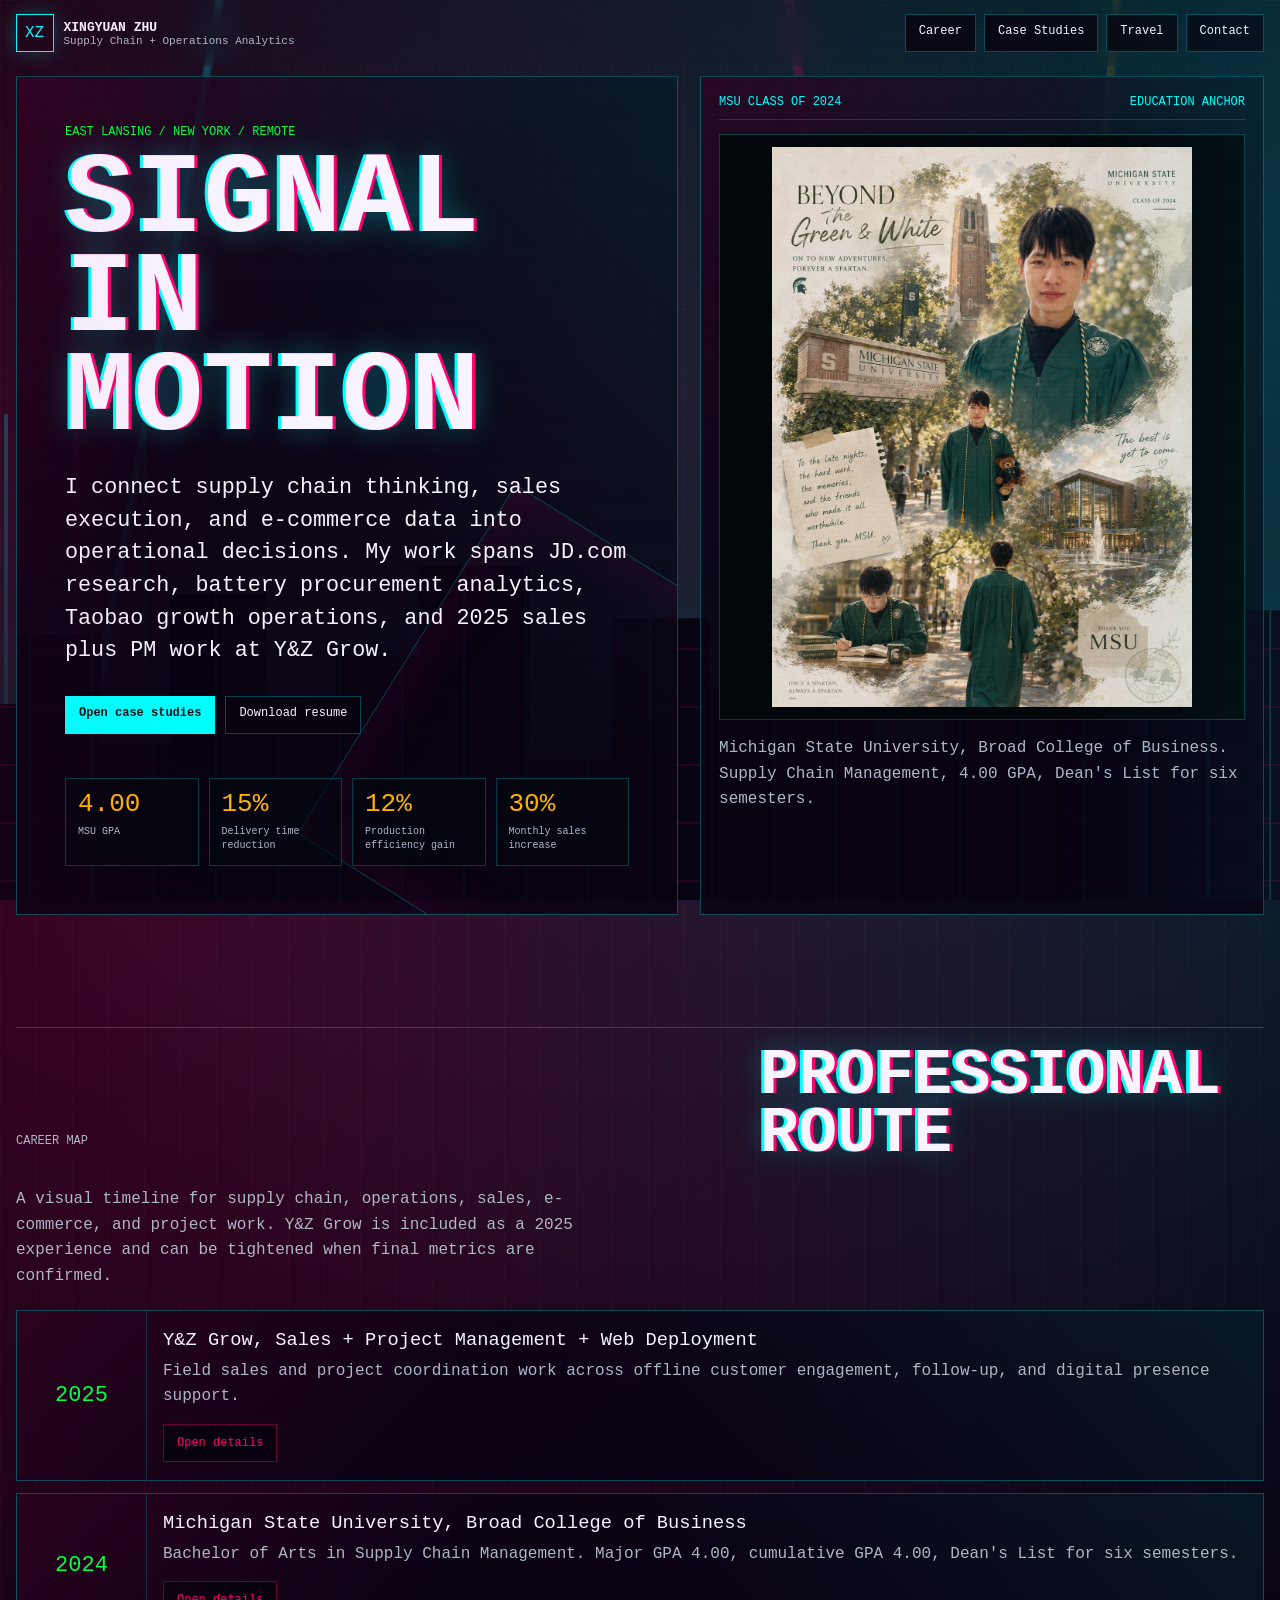
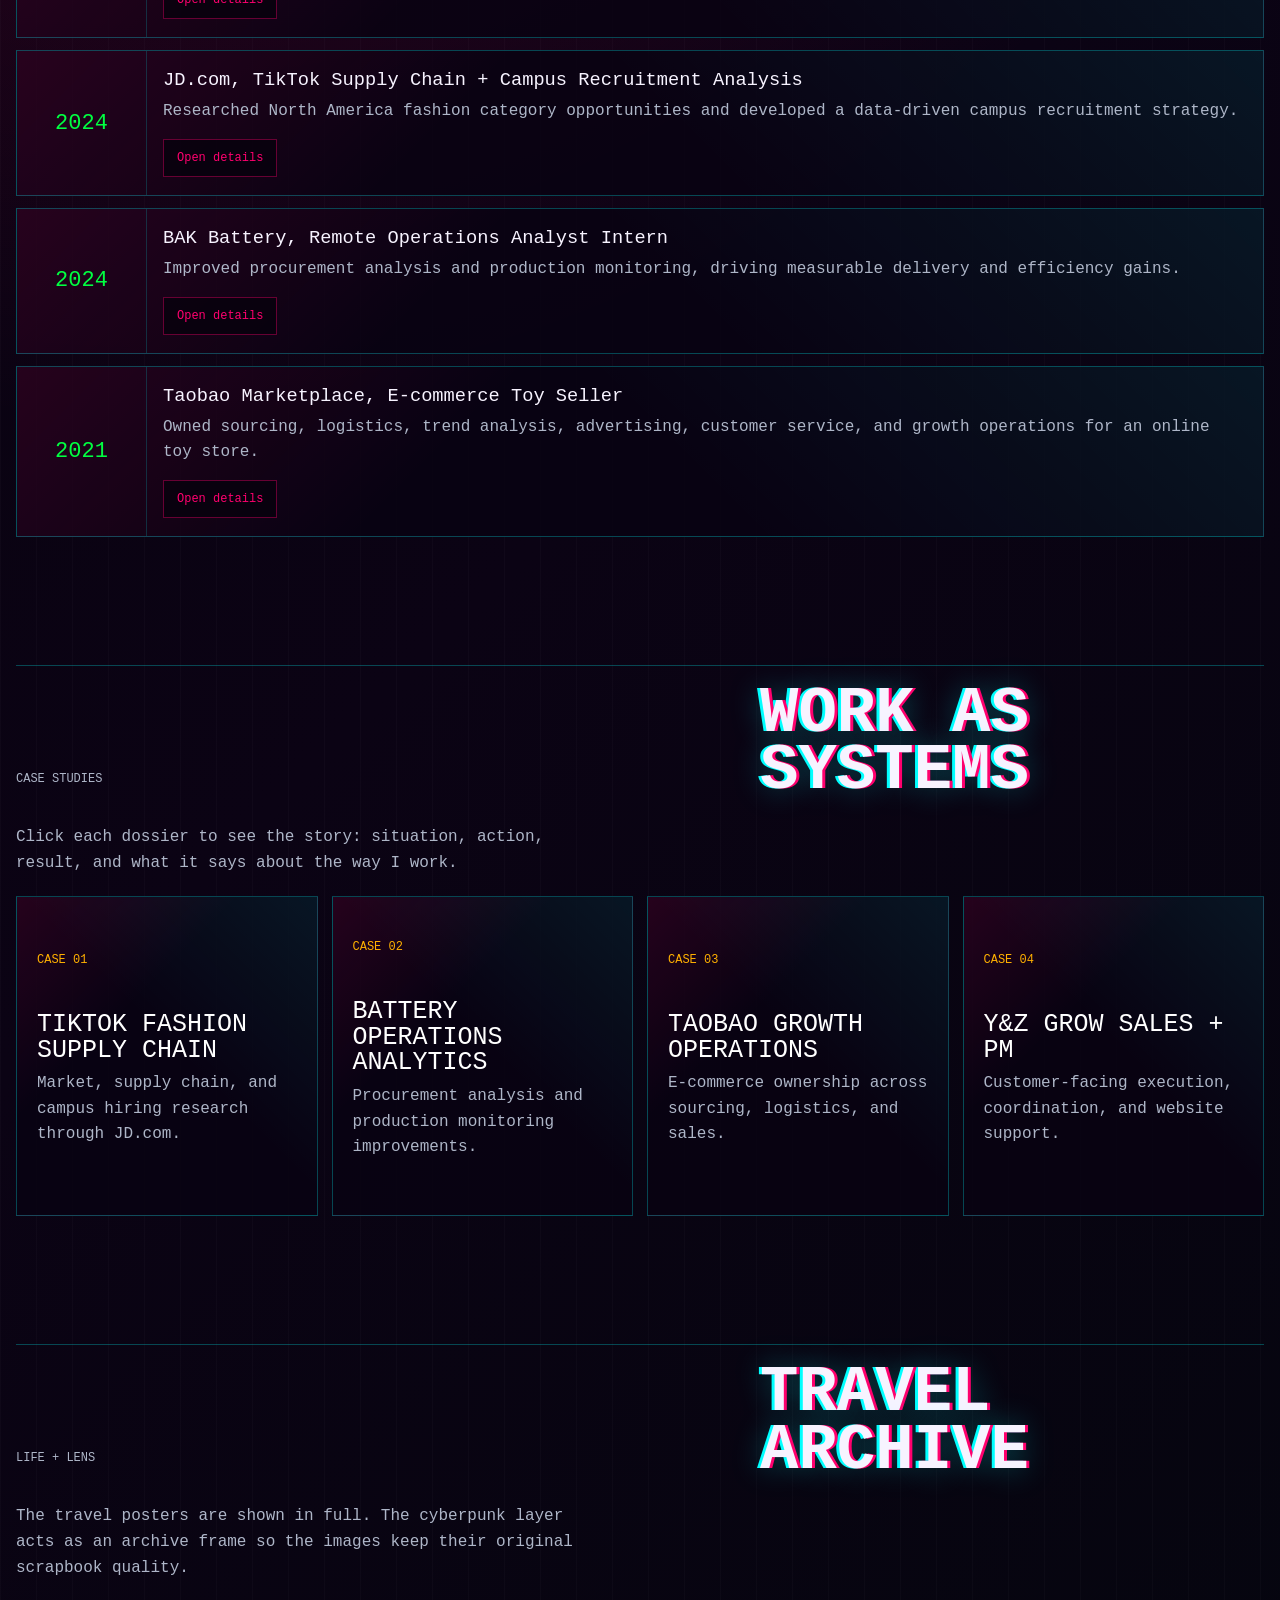
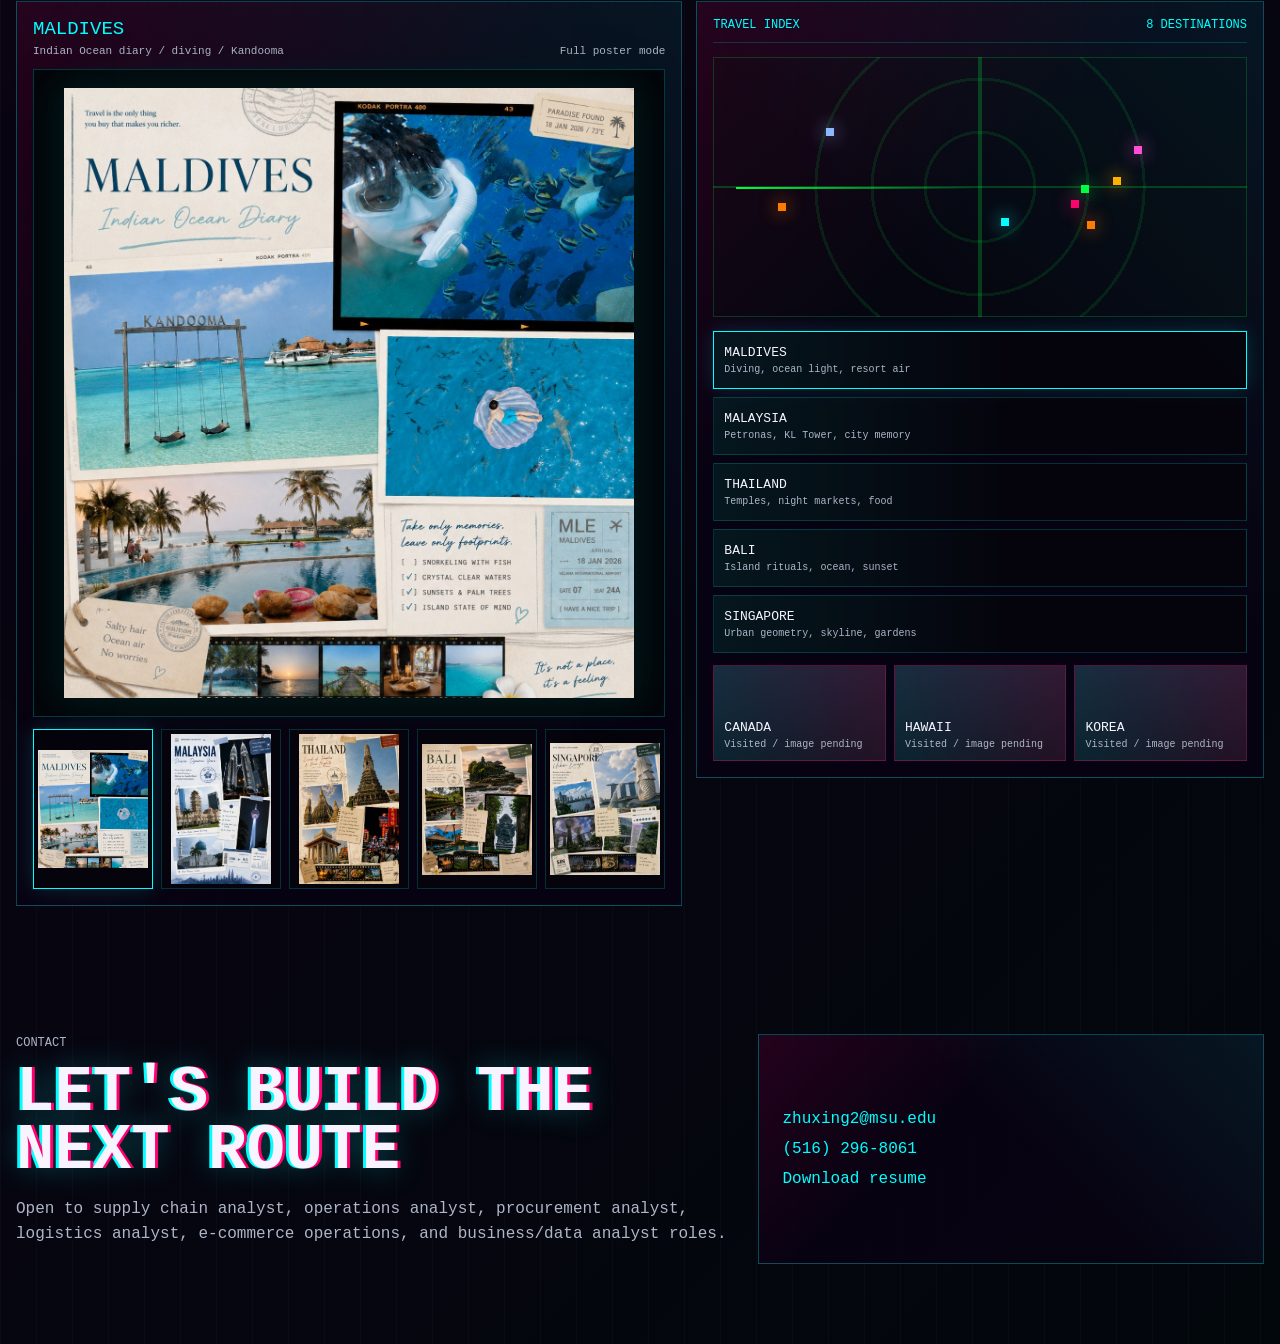
==== index.html @ ea0dd492 "feat: build Xingyuan cyberpunk portfolio" ====
<!doctype html>
<html lang="en">
  <head>
    <meta charset="UTF-8" />
    <meta name="viewport" content="width=device-width, initial-scale=1.0" />
    <meta
      name="description"
      content="Xingyuan Zhu portfolio: supply chain management, operations analytics, e-commerce, travel photography, and personal work."
    />
    <title>Xingyuan Zhu | Supply Chain + Operations Analytics</title>
    <link rel="icon" href="./favicon.svg" type="image/svg+xml" />
    <link rel="stylesheet" href="./styles.css" />
  </head>
  <body>
    <div class="backdrop" aria-hidden="true">
      <div class="neon-rain"></div>
      <div class="skyline"></div>
      <div class="horizon"></div>
    </div>

    <header class="topbar">
      <a class="brand" href="#home" aria-label="Xingyuan Zhu home">
        <span class="brand-mark">XZ</span>
        <span>
          <strong>Xingyuan Zhu</strong>
          <small>Supply Chain + Operations Analytics</small>
        </span>
      </a>
      <nav class="nav" aria-label="Primary navigation">
        <a href="#career">Career</a>
        <a href="#cases">Case Studies</a>
        <a href="#travel">Travel</a>
        <a href="#contact">Contact</a>
      </nav>
    </header>

    <main>
      <section id="home" class="hero">
        <div class="hero-copy">
          <p class="eyebrow">East Lansing / New York / Remote</p>
          <h1>Signal in Motion</h1>
          <p class="lead">
            I connect supply chain thinking, sales execution, and e-commerce
            data into operational decisions. My work spans JD.com research,
            battery procurement analytics, Taobao growth operations, and 2025
            sales plus PM work at Y&amp;Z Grow.
          </p>
          <div class="hero-actions">
            <a class="button primary" href="#cases">Open case studies</a>
            <a class="button" href="./assets/resume/xingyuan-zhu-resume.docx">Download resume</a>
          </div>
          <dl class="metrics" aria-label="Resume highlights">
            <div>
              <dt>4.00</dt>
              <dd>MSU GPA</dd>
            </div>
            <div>
              <dt>15%</dt>
              <dd>Delivery time reduction</dd>
            </div>
            <div>
              <dt>12%</dt>
              <dd>Production efficiency gain</dd>
            </div>
            <div>
              <dt>30%</dt>
              <dd>Monthly sales increase</dd>
            </div>
          </dl>
        </div>

        <aside class="hero-visual" aria-label="MSU graduation visual">
          <div class="panel-label">
            <span>MSU Class of 2024</span>
            <span>Education anchor</span>
          </div>
          <div class="image-stage">
            <img
              src="./assets/personal/msu-graduation.jpg"
              alt="Xingyuan Zhu Michigan State University graduation collage"
            />
          </div>
          <p>
            Michigan State University, Broad College of Business. Supply Chain
            Management, 4.00 GPA, Dean's List for six semesters.
          </p>
        </aside>
      </section>

      <section id="career" class="section">
        <div class="section-head">
          <p class="eyebrow">Career map</p>
          <h2>Professional Route</h2>
          <p>
            A visual timeline for supply chain, operations, sales, e-commerce,
            and project work. Y&amp;Z Grow is included as a 2025 experience and can
            be tightened when final metrics are confirmed.
          </p>
        </div>

        <div class="timeline">
          <article class="timeline-item">
            <span class="year">2025</span>
            <div>
              <h3>Y&amp;Z Grow, Sales + Project Management + Web Deployment</h3>
              <p>
                Field sales and project coordination work across offline customer
                engagement, follow-up, and digital presence support.
              </p>
              <button class="text-button" data-case="yz">Open details</button>
            </div>
          </article>
          <article class="timeline-item">
            <span class="year">2024</span>
            <div>
              <h3>Michigan State University, Broad College of Business</h3>
              <p>
                Bachelor of Arts in Supply Chain Management. Major GPA 4.00,
                cumulative GPA 4.00, Dean's List for six semesters.
              </p>
              <button class="text-button" data-case="msu">Open details</button>
            </div>
          </article>
          <article class="timeline-item">
            <span class="year">2024</span>
            <div>
              <h3>JD.com, TikTok Supply Chain + Campus Recruitment Analysis</h3>
              <p>
                Researched North America fashion category opportunities and
                developed a data-driven campus recruitment strategy.
              </p>
              <button class="text-button" data-case="jd">Open details</button>
            </div>
          </article>
          <article class="timeline-item">
            <span class="year">2024</span>
            <div>
              <h3>BAK Battery, Remote Operations Analyst Intern</h3>
              <p>
                Improved procurement analysis and production monitoring, driving
                measurable delivery and efficiency gains.
              </p>
              <button class="text-button" data-case="bak">Open details</button>
            </div>
          </article>
          <article class="timeline-item">
            <span class="year">2021</span>
            <div>
              <h3>Taobao Marketplace, E-commerce Toy Seller</h3>
              <p>
                Owned sourcing, logistics, trend analysis, advertising, customer
                service, and growth operations for an online toy store.
              </p>
              <button class="text-button" data-case="taobao">Open details</button>
            </div>
          </article>
        </div>
      </section>

      <section id="cases" class="section">
        <div class="section-head">
          <p class="eyebrow">Case studies</p>
          <h2>Work as Systems</h2>
          <p>
            Click each dossier to see the story: situation, action, result, and
            what it says about the way I work.
          </p>
        </div>
        <div class="case-grid">
          <button class="case-card" data-case="jd">
            <span>CASE 01</span>
            <h3>TikTok Fashion Supply Chain</h3>
            <p>Market, supply chain, and campus hiring research through JD.com.</p>
          </button>
          <button class="case-card" data-case="bak">
            <span>CASE 02</span>
            <h3>Battery Operations Analytics</h3>
            <p>Procurement analysis and production monitoring improvements.</p>
          </button>
          <button class="case-card" data-case="taobao">
            <span>CASE 03</span>
            <h3>Taobao Growth Operations</h3>
            <p>E-commerce ownership across sourcing, logistics, and sales.</p>
          </button>
          <button class="case-card" data-case="yz">
            <span>CASE 04</span>
            <h3>Y&amp;Z Grow Sales + PM</h3>
            <p>Customer-facing execution, coordination, and website support.</p>
          </button>
        </div>
      </section>

      <section id="travel" class="section">
        <div class="section-head">
          <p class="eyebrow">Life + lens</p>
          <h2>Travel Archive</h2>
          <p>
            The travel posters are shown in full. The cyberpunk layer acts as an
            archive frame so the images keep their original scrapbook quality.
          </p>
        </div>

        <div class="travel-layout">
          <div class="album-viewer">
            <div class="viewer-head">
              <div>
                <h3 id="album-title">Maldives</h3>
                <p id="album-meta">Indian Ocean diary / diving / Kandooma</p>
              </div>
              <span>Full poster mode</span>
            </div>
            <div class="poster-stage">
              <img
                id="album-image"
                src="./assets/travel/maldives.jpg"
                alt="Maldives travel album poster"
              />
            </div>
            <div class="album-thumbs" aria-label="Travel album thumbnails">
              <button class="active" data-album="maldives">
                <img src="./assets/travel/maldives.jpg" alt="Maldives thumbnail" />
              </button>
              <button data-album="malaysia">
                <img src="./assets/travel/malaysia.jpg" alt="Malaysia thumbnail" />
              </button>
              <button data-album="thailand">
                <img src="./assets/travel/thailand.jpg" alt="Thailand thumbnail" />
              </button>
              <button data-album="bali">
                <img src="./assets/travel/bali.jpg" alt="Bali thumbnail" />
              </button>
              <button data-album="singapore">
                <img src="./assets/travel/singapore.jpg" alt="Singapore thumbnail" />
              </button>
            </div>
          </div>

          <aside class="travel-index">
            <div class="panel-label">
              <span>Travel Index</span>
              <span>8 destinations</span>
            </div>
            <div class="radar" aria-hidden="true">
              <i class="pin maldives"></i>
              <i class="pin thailand"></i>
              <i class="pin singapore"></i>
              <i class="pin malaysia"></i>
              <i class="pin bali"></i>
              <i class="pin canada"></i>
              <i class="pin hawaii"></i>
              <i class="pin korea"></i>
            </div>
            <div class="destination-list">
              <button class="active" data-album="maldives">
                <b>Maldives</b><span>Diving, ocean light, resort air</span>
              </button>
              <button data-album="malaysia">
                <b>Malaysia</b><span>Petronas, KL Tower, city memory</span>
              </button>
              <button data-album="thailand">
                <b>Thailand</b><span>Temples, night markets, food</span>
              </button>
              <button data-album="bali">
                <b>Bali</b><span>Island rituals, ocean, sunset</span>
              </button>
              <button data-album="singapore">
                <b>Singapore</b><span>Urban geometry, skyline, gardens</span>
              </button>
            </div>
            <div class="pending-routes">
              <div><b>Canada</b><span>Visited / image pending</span></div>
              <div><b>Hawaii</b><span>Visited / image pending</span></div>
              <div><b>Korea</b><span>Visited / image pending</span></div>
            </div>
          </aside>
        </div>
      </section>

      <section id="contact" class="section contact-section">
        <div>
          <p class="eyebrow">Contact</p>
          <h2>Let's Build the Next Route</h2>
          <p>
            Open to supply chain analyst, operations analyst, procurement
            analyst, logistics analyst, e-commerce operations, and business/data
            analyst roles.
          </p>
        </div>
        <div class="contact-card">
          <a href="mailto:zhuxing2@msu.edu">zhuxing2@msu.edu</a>
          <a href="tel:+15162968061">(516) 296-8061</a>
          <a href="./assets/resume/xingyuan-zhu-resume.docx">Download resume</a>
        </div>
      </section>
    </main>

    <dialog id="case-dialog">
      <div class="dialog-head">
        <h3 id="case-title"></h3>
        <button id="close-dialog" aria-label="Close case details">Close</button>
      </div>
      <div class="dialog-body">
        <p id="case-summary"></p>
        <ul id="case-points"></ul>
      </div>
    </dialog>

    <script src="./script.js"></script>
  </body>
</html>
---- styles.css ----
:root {
  color-scheme: dark;
  --void: #07020d;
  --panel: #12051d;
  --panel-strong: #05030b;
  --text: #f7f3ff;
  --soft: #aeb6c8;
  --cyan: #00ffff;
  --magenta: #ff006e;
  --green: #00ff41;
  --amber: #ffb000;
  --line: rgba(0, 255, 255, .27);
  --line-hot: rgba(255, 0, 110, .38);
}

* {
  box-sizing: border-box;
}

html {
  scroll-behavior: smooth;
}

body {
  margin: 0;
  min-height: 100vh;
  background:
    linear-gradient(rgba(255,255,255,.025) 1px, transparent 1px),
    linear-gradient(90deg, rgba(255,255,255,.018) 1px, transparent 1px),
    radial-gradient(circle at 12% 18%, rgba(255,0,110,.22), transparent 31%),
    radial-gradient(circle at 86% 8%, rgba(0,255,255,.18), transparent 29%),
    linear-gradient(135deg, #07020d 0%, #0b0314 46%, #02070c 100%);
  background-size: 100% 100%, 36px 36px, auto, auto, auto;
  color: var(--text);
  font-family: "Space Mono", "IBM Plex Mono", Consolas, monospace;
  letter-spacing: 0;
  overflow-x: hidden;
}

body::before {
  content: "";
  position: fixed;
  inset: 0;
  z-index: 20;
  pointer-events: none;
  background: repeating-linear-gradient(0deg, rgba(255,255,255,.038) 0 1px, transparent 1px 5px);
  mix-blend-mode: overlay;
}

body::after {
  content: "";
  position: fixed;
  inset: 0;
  z-index: 21;
  pointer-events: none;
  background: linear-gradient(90deg, rgba(255,0,110,.04), transparent 18%, transparent 82%, rgba(0,255,255,.05));
}

a {
  color: inherit;
  text-decoration: none;
}

button {
  font: inherit;
}

.backdrop {
  position: fixed;
  inset: 0;
  z-index: -3;
  overflow: hidden;
  pointer-events: none;
}

.skyline {
  position: absolute;
  inset: auto -4vw 0;
  height: 54vh;
  background:
    linear-gradient(to top, rgba(7,2,13,.92), rgba(7,2,13,.24) 68%, transparent),
    linear-gradient(90deg, transparent 0 4%, rgba(0,255,255,.22) 4% 4.3%, transparent 4.3% 9%, rgba(255,0,110,.18) 9% 9.4%, transparent 9.4% 14%, rgba(0,255,65,.12) 14% 14.3%, transparent 14.3% 100%);
  filter: drop-shadow(0 0 30px rgba(0,255,255,.2));
}

.skyline::before,
.skyline::after {
  content: "";
  position: absolute;
  inset: 16% 0 0;
  clip-path: polygon(0 100%, 0 52%, 5% 52%, 5% 35%, 11% 35%, 11% 62%, 16% 62%, 16% 25%, 23% 25%, 23% 58%, 28% 58%, 28% 40%, 34% 40%, 34% 18%, 42% 18%, 42% 66%, 48% 66%, 48% 31%, 55% 31%, 55% 48%, 60% 48%, 60% 22%, 67% 22%, 67% 61%, 72% 61%, 72% 36%, 78% 36%, 78% 15%, 86% 15%, 86% 56%, 92% 56%, 92% 29%, 100% 29%, 100% 100%);
}

.skyline::before {
  background: #090412;
  border-top: 1px solid rgba(0,255,255,.22);
}

.skyline::after {
  background:
    repeating-linear-gradient(90deg, transparent 0 18px, rgba(0,255,255,.34) 18px 20px, transparent 20px 62px),
    repeating-linear-gradient(0deg, transparent 0 18px, rgba(255,0,110,.26) 18px 20px, transparent 20px 58px);
  opacity: .48;
  animation: windowPulse 4s ease-in-out infinite alternate;
}

.horizon {
  position: absolute;
  left: 50%;
  bottom: -18vh;
  width: 130vw;
  height: 52vh;
  transform: translateX(-50%) perspective(520px) rotateX(64deg);
  transform-origin: center bottom;
  background:
    linear-gradient(rgba(0,255,255,.28) 1px, transparent 1px),
    linear-gradient(90deg, rgba(255,0,110,.28) 1px, transparent 1px);
  background-size: 44px 44px;
  mask-image: linear-gradient(to top, black, transparent 78%);
  opacity: .44;
  animation: gridDrift 9s linear infinite;
}

.neon-rain {
  position: absolute;
  inset: -12vh 0 0;
  background:
    linear-gradient(100deg, transparent 0 16%, rgba(0,255,255,.22) 16.2% 16.5%, transparent 16.8% 100%),
    linear-gradient(82deg, transparent 0 64%, rgba(255,0,110,.2) 64.1% 64.5%, transparent 64.9% 100%),
    linear-gradient(95deg, transparent 0 82%, rgba(255,176,0,.15) 82.1% 82.4%, transparent 82.8% 100%);
  animation: rainShift 7s ease-in-out infinite alternate;
}

.topbar {
  position: sticky;
  top: 0;
  z-index: 10;
  width: min(1320px, calc(100vw - 32px));
  margin: 0 auto;
  padding: 14px 0;
  display: grid;
  grid-template-columns: minmax(0, 1fr) auto;
  gap: 16px;
  align-items: center;
  backdrop-filter: blur(16px);
}

.brand {
  display: flex;
  align-items: center;
  gap: 10px;
  min-width: 0;
}

.brand-mark {
  width: 38px;
  height: 38px;
  border: 1px solid var(--cyan);
  display: grid;
  place-items: center;
  color: var(--cyan);
  box-shadow: 0 0 22px rgba(0,255,255,.25);
  flex: 0 0 auto;
}

.brand strong,
.brand small {
  display: block;
}

.brand strong {
  text-transform: uppercase;
  font-size: 13px;
}

.brand small {
  color: var(--soft);
  font-size: 11px;
  white-space: nowrap;
  overflow: hidden;
  text-overflow: ellipsis;
}

.nav {
  display: flex;
  gap: 8px;
  flex-wrap: wrap;
  justify-content: flex-end;
}

.nav a,
.button,
.text-button {
  border: 1px solid var(--line);
  background: rgba(7, 2, 13, .78);
  color: var(--text);
  min-height: 38px;
  padding: 9px 13px;
  font-size: 12px;
  cursor: pointer;
}

.nav a:hover,
.button:hover,
.text-button:hover {
  border-color: var(--cyan);
  color: var(--cyan);
  box-shadow: 0 0 20px rgba(0,255,255,.16);
}

.button.primary {
  background: var(--cyan);
  color: #061017;
  border-color: var(--cyan);
  font-weight: 700;
}

main {
  width: min(1320px, calc(100vw - 32px));
  margin: 0 auto;
}

.hero {
  min-height: calc(100vh - 74px);
  display: grid;
  grid-template-columns: minmax(0, 1.08fr) minmax(340px, .92fr);
  gap: 22px;
  align-items: stretch;
  padding: 10px 0 48px;
}

.hero-copy,
.hero-visual,
.travel-index,
.album-viewer,
.contact-card,
.timeline-item,
.case-card {
  border: 1px solid var(--line);
  background:
    linear-gradient(135deg, rgba(255,0,110,.12), transparent 36%),
    linear-gradient(45deg, transparent 52%, rgba(0,255,255,.08)),
    rgba(9, 3, 18, .84);
}

.hero-copy {
  padding: clamp(24px, 4vw, 48px);
  min-height: 680px;
  position: relative;
  overflow: hidden;
}

.hero-copy::after {
  content: "";
  position: absolute;
  right: -110px;
  bottom: -60px;
  width: 410px;
  height: 410px;
  border: 1px solid rgba(0,255,255,.22);
  transform: rotate(32deg);
  box-shadow: inset 0 0 70px rgba(255,0,110,.12);
}

.eyebrow {
  color: var(--green);
  font-size: 12px;
  text-transform: uppercase;
  margin: 0 0 12px;
}

h1,
h2 {
  margin: 0;
  text-transform: uppercase;
  text-shadow: 3px 0 var(--magenta), -3px 0 var(--cyan), 0 0 30px rgba(0,255,255,.34);
}

h1 {
  font-size: clamp(56px, 9vw, 124px);
  line-height: .86;
  max-width: 8ch;
}

h2 {
  font-size: clamp(36px, 5vw, 76px);
  line-height: .9;
}

.lead {
  color: var(--text);
  font-size: clamp(17px, 1.7vw, 22px);
  line-height: 1.5;
  max-width: 58ch;
  margin: 24px 0 0;
  position: relative;
  z-index: 1;
}

.hero-actions {
  display: flex;
  flex-wrap: wrap;
  gap: 10px;
  margin-top: 28px;
  position: relative;
  z-index: 1;
}

.metrics {
  display: grid;
  grid-template-columns: repeat(4, minmax(0, 1fr));
  gap: 10px;
  margin: 44px 0 0;
  max-width: 760px;
  position: relative;
  z-index: 1;
}

.metrics div {
  border: 1px solid rgba(0,255,255,.22);
  padding: 12px;
  background: rgba(2, 8, 14, .62);
  min-height: 88px;
}

.metrics dt {
  color: var(--amber);
  font-size: 26px;
  line-height: 1;
}

.metrics dd {
  margin: 8px 0 0;
  color: var(--soft);
  font-size: 10px;
  line-height: 1.35;
}

.hero-visual {
  padding: 18px;
}

.panel-label {
  display: flex;
  justify-content: space-between;
  gap: 12px;
  border-bottom: 1px solid rgba(0,255,255,.18);
  padding-bottom: 10px;
  margin-bottom: 14px;
  color: var(--cyan);
  font-size: 12px;
  text-transform: uppercase;
}

.image-stage,
.poster-stage {
  border: 1px solid rgba(0,255,255,.22);
  background: radial-gradient(circle at 50% 50%, rgba(0,255,255,.09), transparent 54%), #03060a;
  display: flex;
  align-items: center;
  justify-content: center;
  position: relative;
}

.image-stage {
  min-height: 460px;
  padding: 12px;
}

.image-stage img {
  max-width: 100%;
  max-height: 560px;
  object-fit: contain;
  display: block;
}

.hero-visual p,
.section-head p,
.timeline-item p,
.case-card p,
.contact-section p {
  color: var(--soft);
  line-height: 1.6;
}

.section {
  padding: 64px 0;
}

.section-head {
  display: grid;
  grid-template-columns: minmax(0, 1fr) minmax(320px, .7fr);
  gap: 24px;
  align-items: end;
  border-top: 1px solid var(--line);
  padding-top: 20px;
  margin-bottom: 20px;
}

.section-head p:last-child {
  margin: 0;
  max-width: 58ch;
}

.timeline {
  display: grid;
  gap: 12px;
}

.timeline-item {
  display: grid;
  grid-template-columns: 130px 1fr;
  gap: 16px;
  min-height: 128px;
}

.year {
  border-right: 1px solid rgba(0,255,255,.18);
  display: grid;
  place-items: center;
  color: var(--green);
  font-size: 22px;
}

.timeline-item > div {
  padding: 18px 18px 18px 0;
}

.timeline-item h3,
.case-card h3,
.viewer-head h3 {
  margin: 0;
  font-weight: 400;
}

.timeline-item p,
.case-card p {
  margin: 8px 0 14px;
}

.text-button {
  color: var(--magenta);
  border-color: var(--line-hot);
}

.case-grid {
  display: grid;
  grid-template-columns: repeat(4, minmax(0, 1fr));
  gap: 14px;
}

.case-card {
  min-height: 320px;
  text-align: left;
  padding: 20px;
  cursor: pointer;
  transition: transform .22s ease, border-color .22s ease;
}

.case-card:hover {
  transform: translateY(-5px);
  border-color: var(--cyan);
}

.case-card span {
  color: var(--amber);
  font-size: 12px;
}

.case-card h3 {
  margin-top: 44px;
  font-size: 25px;
  line-height: 1.02;
  text-transform: uppercase;
}

.travel-layout {
  display: grid;
  grid-template-columns: minmax(0, 1.08fr) minmax(320px, .92fr);
  gap: 14px;
  align-items: start;
}

.album-viewer,
.travel-index {
  padding: 16px;
}

.viewer-head {
  display: grid;
  grid-template-columns: minmax(0, 1fr) auto;
  gap: 12px;
  align-items: end;
  margin-bottom: 12px;
}

.viewer-head h3 {
  color: var(--cyan);
  text-transform: uppercase;
  font-size: 19px;
}

.viewer-head p,
.viewer-head span {
  margin: 5px 0 0;
  color: var(--soft);
  font-size: 11px;
}

.poster-stage {
  min-height: min(72vh, 820px);
  padding: 18px;
}

.poster-stage img {
  max-width: 100%;
  max-height: calc(min(72vh, 820px) - 38px);
  width: auto;
  height: auto;
  object-fit: contain;
  display: block;
  box-shadow: 0 0 42px rgba(0,0,0,.65), 0 0 34px rgba(0,255,255,.16);
}

.album-thumbs {
  display: grid;
  grid-template-columns: repeat(5, minmax(0, 1fr));
  gap: 8px;
  margin-top: 12px;
}

.album-thumbs button {
  border: 1px solid rgba(0,255,255,.18);
  background: var(--panel-strong);
  padding: 4px;
  cursor: pointer;
  aspect-ratio: 3 / 4;
}

.album-thumbs button.active,
.album-thumbs button:hover,
.destination-list button.active,
.destination-list button:hover {
  border-color: var(--cyan);
  box-shadow: 0 0 22px rgba(0,255,255,.16);
}

.album-thumbs img {
  width: 100%;
  height: 100%;
  object-fit: contain;
  display: block;
}

.radar {
  height: 260px;
  border: 1px solid rgba(0,255,65,.2);
  background:
    radial-gradient(circle, transparent 0 18%, rgba(0,255,65,.1) 18% 19%, transparent 19% 36%, rgba(0,255,65,.1) 36% 37%, transparent 37% 55%, rgba(0,255,65,.1) 55% 56%, transparent 56%),
    linear-gradient(90deg, transparent 49.7%, rgba(0,255,65,.22) 49.7% 50.3%, transparent 50.3%),
    linear-gradient(0deg, transparent 49.7%, rgba(0,255,65,.22) 49.7% 50.3%, transparent 50.3%),
    rgba(0,20,12,.2);
  position: relative;
  overflow: hidden;
}

.radar::before {
  content: "";
  position: absolute;
  inset: 50% 50% auto auto;
  width: 46%;
  height: 2px;
  background: linear-gradient(90deg, var(--green), transparent);
  transform-origin: left center;
  animation: sweep 5s linear infinite;
}

.pin {
  position: absolute;
  width: 8px;
  height: 8px;
  background: var(--cyan);
  box-shadow: 0 0 18px var(--cyan);
}

.pin.maldives { left: 54%; top: 62%; }
.pin.thailand { left: 67%; top: 55%; background: var(--magenta); box-shadow: 0 0 18px var(--magenta); }
.pin.singapore { left: 75%; top: 46%; background: var(--amber); box-shadow: 0 0 18px var(--amber); }
.pin.malaysia { left: 69%; top: 49%; background: var(--green); box-shadow: 0 0 18px var(--green); }
.pin.bali { left: 70%; top: 63%; background: #ff7a00; box-shadow: 0 0 18px #ff7a00; }
.pin.canada { left: 21%; top: 27%; background: #8fb7ff; box-shadow: 0 0 18px #8fb7ff; }
.pin.hawaii { left: 12%; top: 56%; background: #ff7a00; box-shadow: 0 0 18px #ff7a00; }
.pin.korea { left: 79%; top: 34%; background: #ff4fd8; box-shadow: 0 0 18px #ff4fd8; }

.destination-list {
  display: grid;
  gap: 8px;
  margin-top: 14px;
}

.destination-list button {
  min-height: 58px;
  border: 1px solid rgba(0,255,255,.18);
  background: linear-gradient(90deg, rgba(0,255,255,.08), transparent 58%), rgba(5,3,11,.72);
  color: var(--text);
  text-align: left;
  cursor: pointer;
  padding: 9px 10px;
}

.destination-list b,
.pending-routes b {
  display: block;
  font-weight: 400;
  text-transform: uppercase;
  font-size: 13px;
}

.destination-list span,
.pending-routes span {
  display: block;
  color: var(--soft);
  font-size: 10px;
  margin-top: 4px;
}

.pending-routes {
  display: grid;
  grid-template-columns: repeat(3, 1fr);
  gap: 8px;
  margin-top: 12px;
}

.pending-routes div {
  min-height: 96px;
  border: 1px solid rgba(255,0,110,.26);
  background: linear-gradient(135deg, rgba(0,255,255,.16), transparent), linear-gradient(45deg, transparent, rgba(255,0,110,.18)), linear-gradient(135deg, #0d0616, #07131a);
  padding: 10px;
  display: flex;
  flex-direction: column;
  justify-content: end;
}

.contact-section {
  display: grid;
  grid-template-columns: minmax(0, 1fr) minmax(320px, .7fr);
  gap: 18px;
  align-items: stretch;
  padding-bottom: 84px;
}

.contact-card {
  padding: 24px;
  display: grid;
  gap: 12px;
  align-content: center;
}

.contact-card a {
  color: var(--cyan);
  overflow-wrap: anywhere;
}

dialog {
  width: min(840px, calc(100vw - 28px));
  border: 1px solid var(--cyan);
  background: #08040f;
  color: var(--text);
  padding: 0;
  box-shadow: 0 0 80px rgba(0,255,255,.22);
}

dialog::backdrop {
  background: rgba(0,0,0,.72);
}

.dialog-head {
  display: flex;
  justify-content: space-between;
  gap: 14px;
  padding: 18px;
  border-bottom: 1px solid rgba(0,255,255,.22);
}

.dialog-head h3 {
  margin: 0;
  color: var(--cyan);
  font-weight: 400;
  font-size: 20px;
}

.dialog-head button {
  border: 1px solid var(--line-hot);
  background: transparent;
  color: var(--magenta);
  cursor: pointer;
}

.dialog-body {
  padding: 18px;
  display: grid;
  gap: 14px;
  color: var(--soft);
  line-height: 1.6;
  font-size: 13px;
}

.dialog-body ul {
  margin: 0;
  padding-left: 18px;
}

.dialog-body li {
  margin: 7px 0;
}

@keyframes windowPulse {
  from { opacity: .28; }
  to { opacity: .62; }
}

@keyframes gridDrift {
  from { background-position: 0 0, 0 0; }
  to { background-position: 0 88px, 88px 0; }
}

@keyframes rainShift {
  from { transform: translateX(-2vw); }
  to { transform: translateX(2vw); }
}

@keyframes sweep {
  to { transform: rotate(360deg); }
}

@media (max-width: 1060px) {
  .hero,
  .section-head,
  .travel-layout,
  .contact-section {
    grid-template-columns: 1fr;
  }

  .case-grid {
    grid-template-columns: 1fr 1fr;
  }
}

@media (max-width: 720px) {
  .topbar {
    grid-template-columns: 1fr;
  }

  .nav {
    justify-content: flex-start;
  }

  .hero-copy {
    min-height: auto;
  }

  .metrics,
  .case-grid,
  .pending-routes {
    grid-template-columns: 1fr 1fr;
  }

  .timeline-item {
    grid-template-columns: 1fr;
  }

  .year {
    place-items: start;
    padding: 14px 16px 0;
    border-right: 0;
  }

  .timeline-item > div {
    padding: 0 16px 16px;
  }

  .album-thumbs {
    grid-template-columns: repeat(3, 1fr);
  }

  .poster-stage {
    min-height: 520px;
  }

  .poster-stage img {
    max-height: 480px;
  }
}

@media (max-width: 470px) {
  main,
  .topbar {
    width: min(100vw - 20px, 1320px);
  }

  h1 {
    font-size: 54px;
  }

  .metrics,
  .case-grid,
  .pending-routes {
    grid-template-columns: 1fr;
  }
}
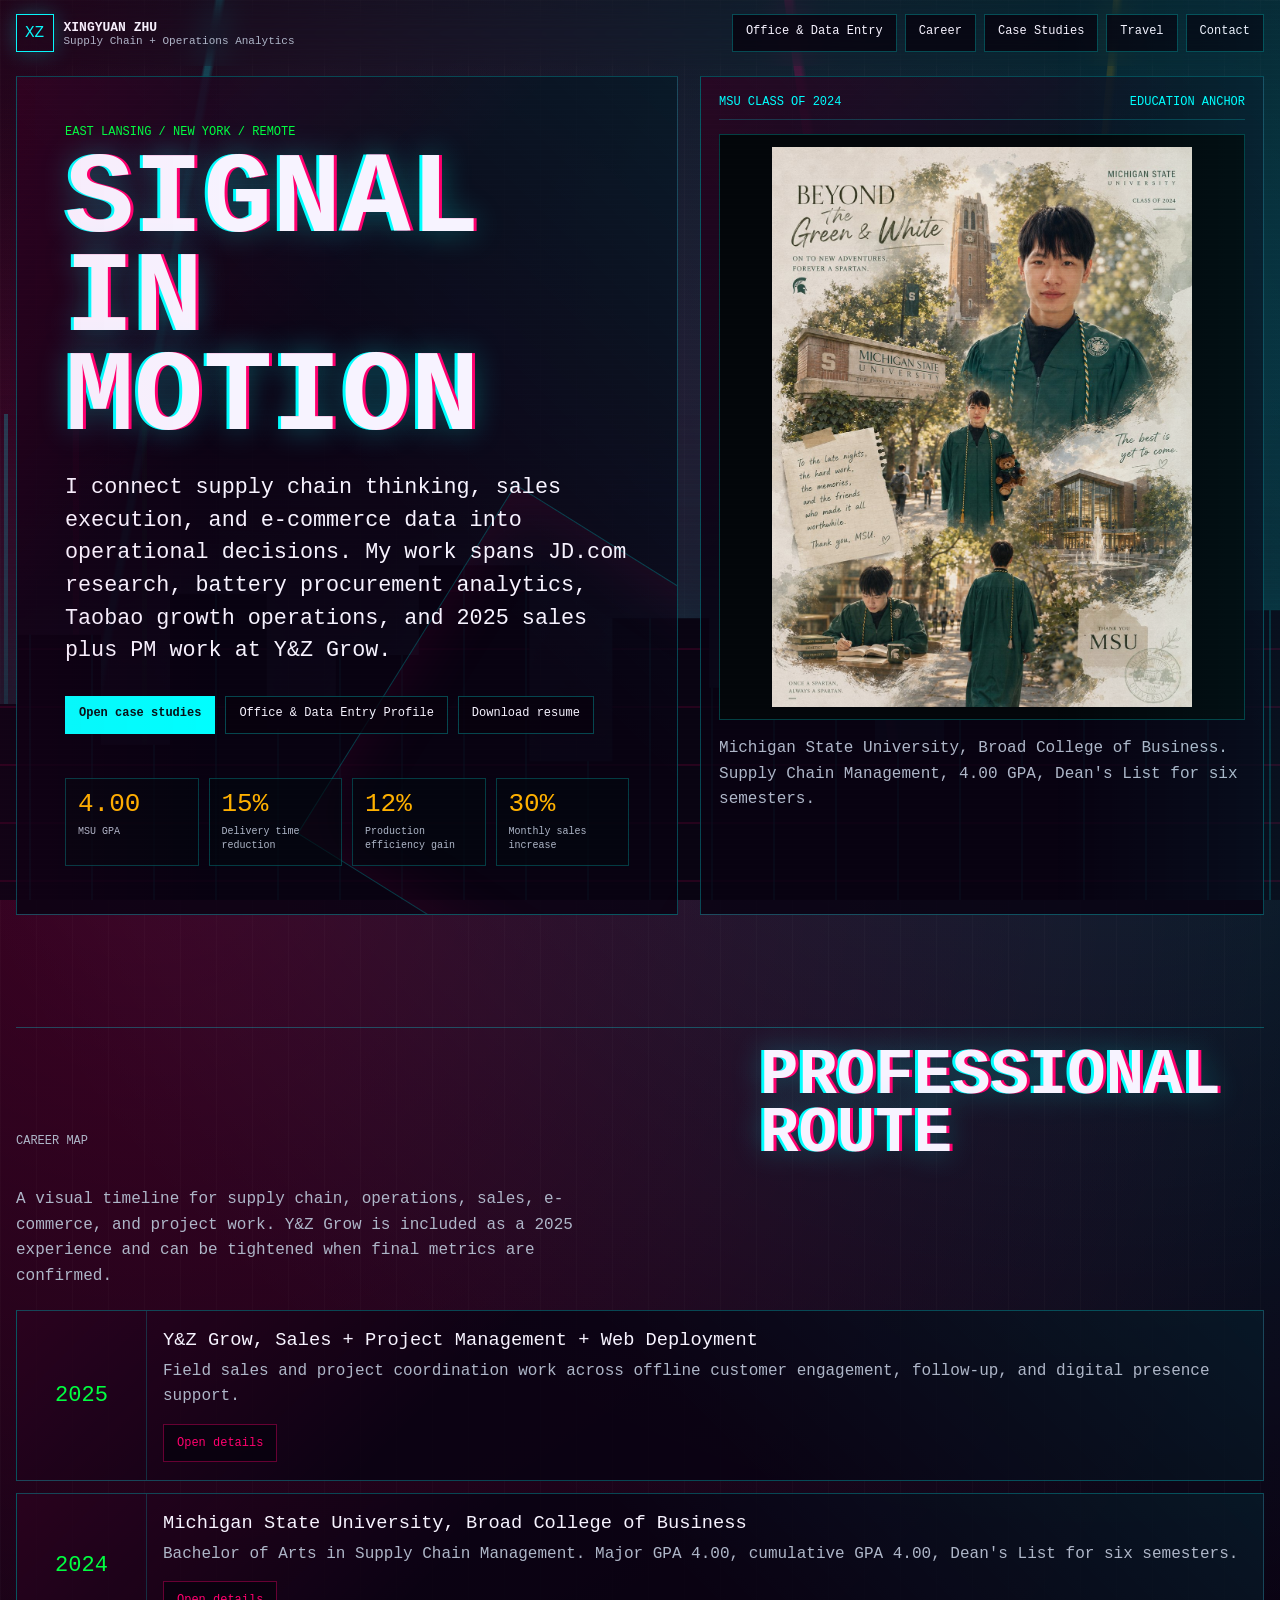
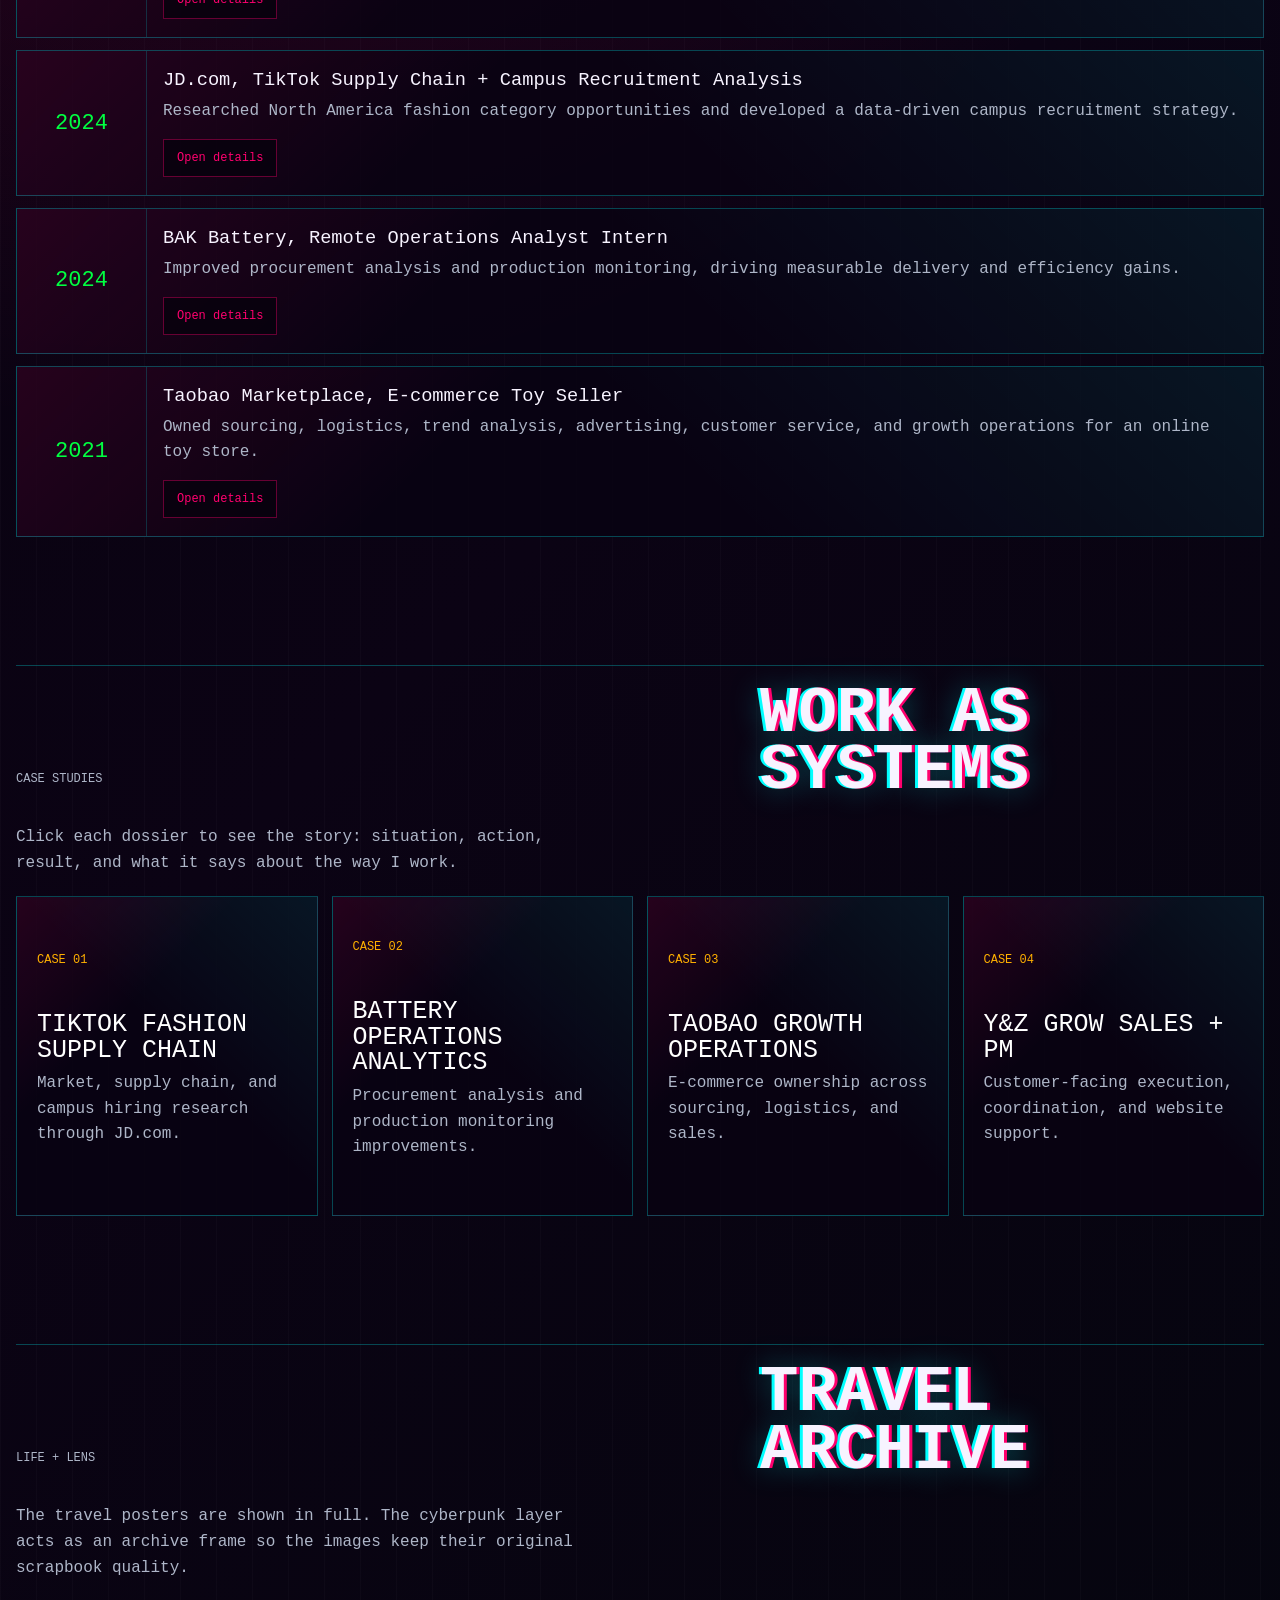
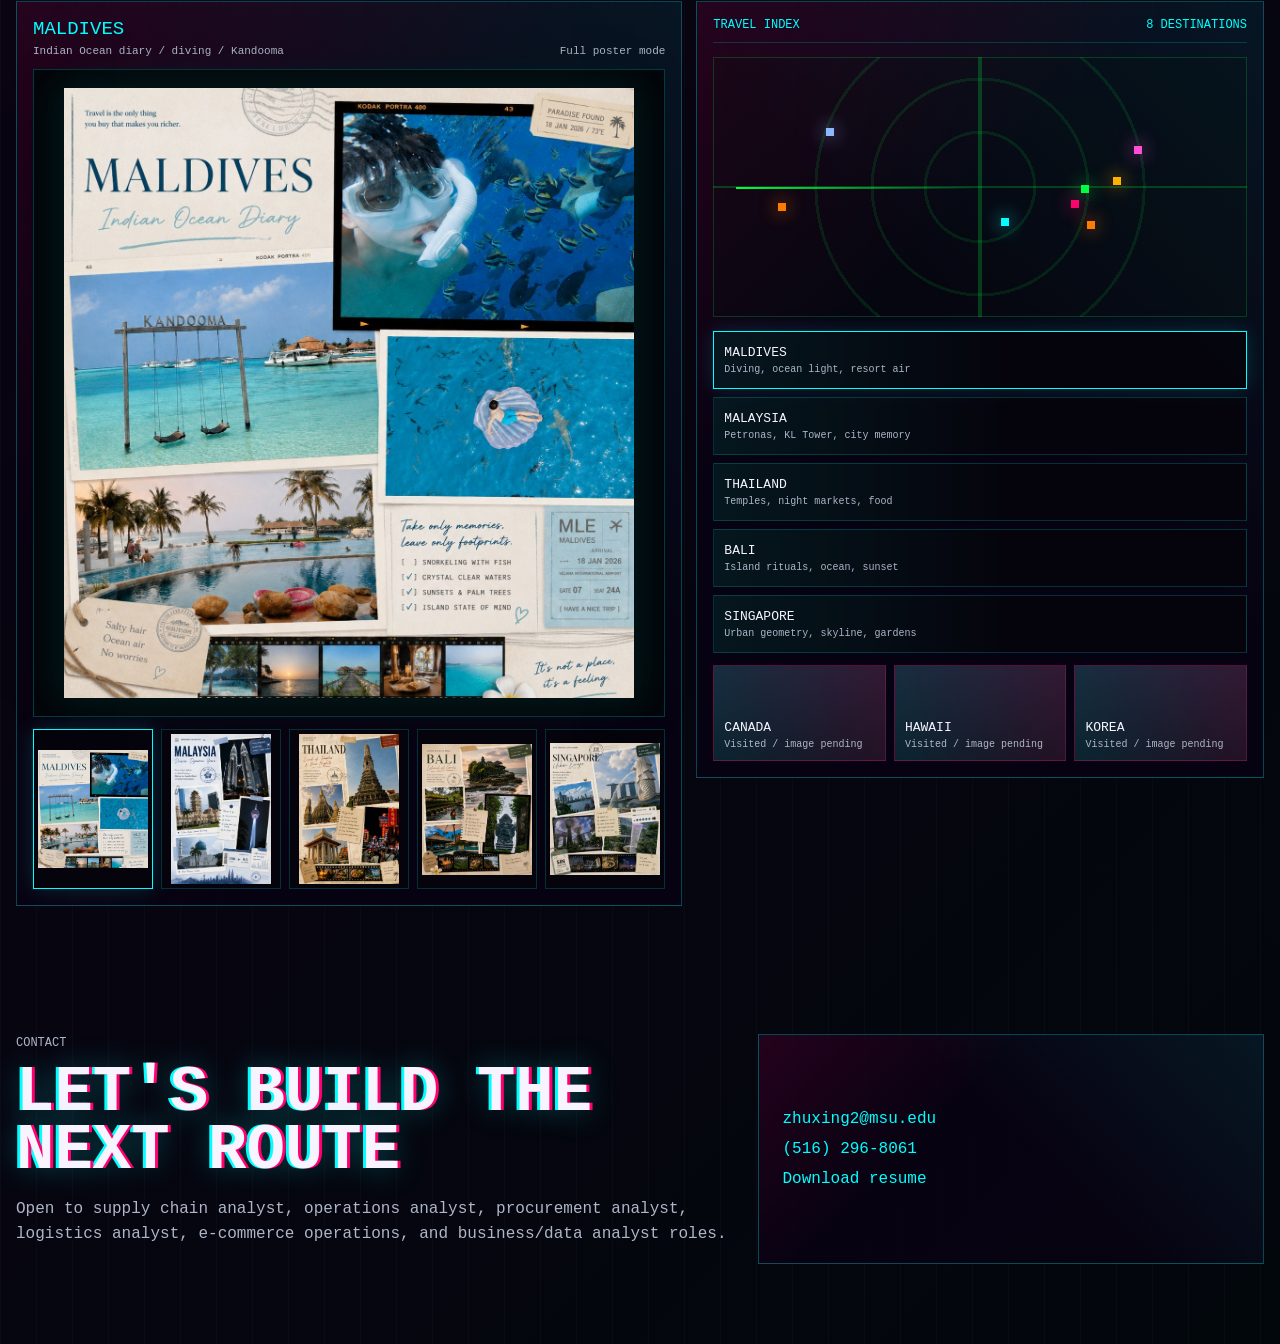
==== commit ebbeef2a: "Link office support profile from portfolio home" ====
--- a/index.html
+++ b/index.html
@@ -27,6 +27,7 @@
         </span>
       </a>
       <nav class="nav" aria-label="Primary navigation">
+        <a href="./office-operations.html">Office &amp; Data Entry</a>
         <a href="#career">Career</a>
         <a href="#cases">Case Studies</a>
         <a href="#travel">Travel</a>
@@ -47,6 +48,7 @@
           </p>
           <div class="hero-actions">
             <a class="button primary" href="#cases">Open case studies</a>
+            <a class="button" href="./office-operations.html">Office &amp; Data Entry Profile</a>
             <a class="button" href="./assets/resume/xingyuan-zhu-resume.docx">Download resume</a>
           </div>
           <dl class="metrics" aria-label="Resume highlights">
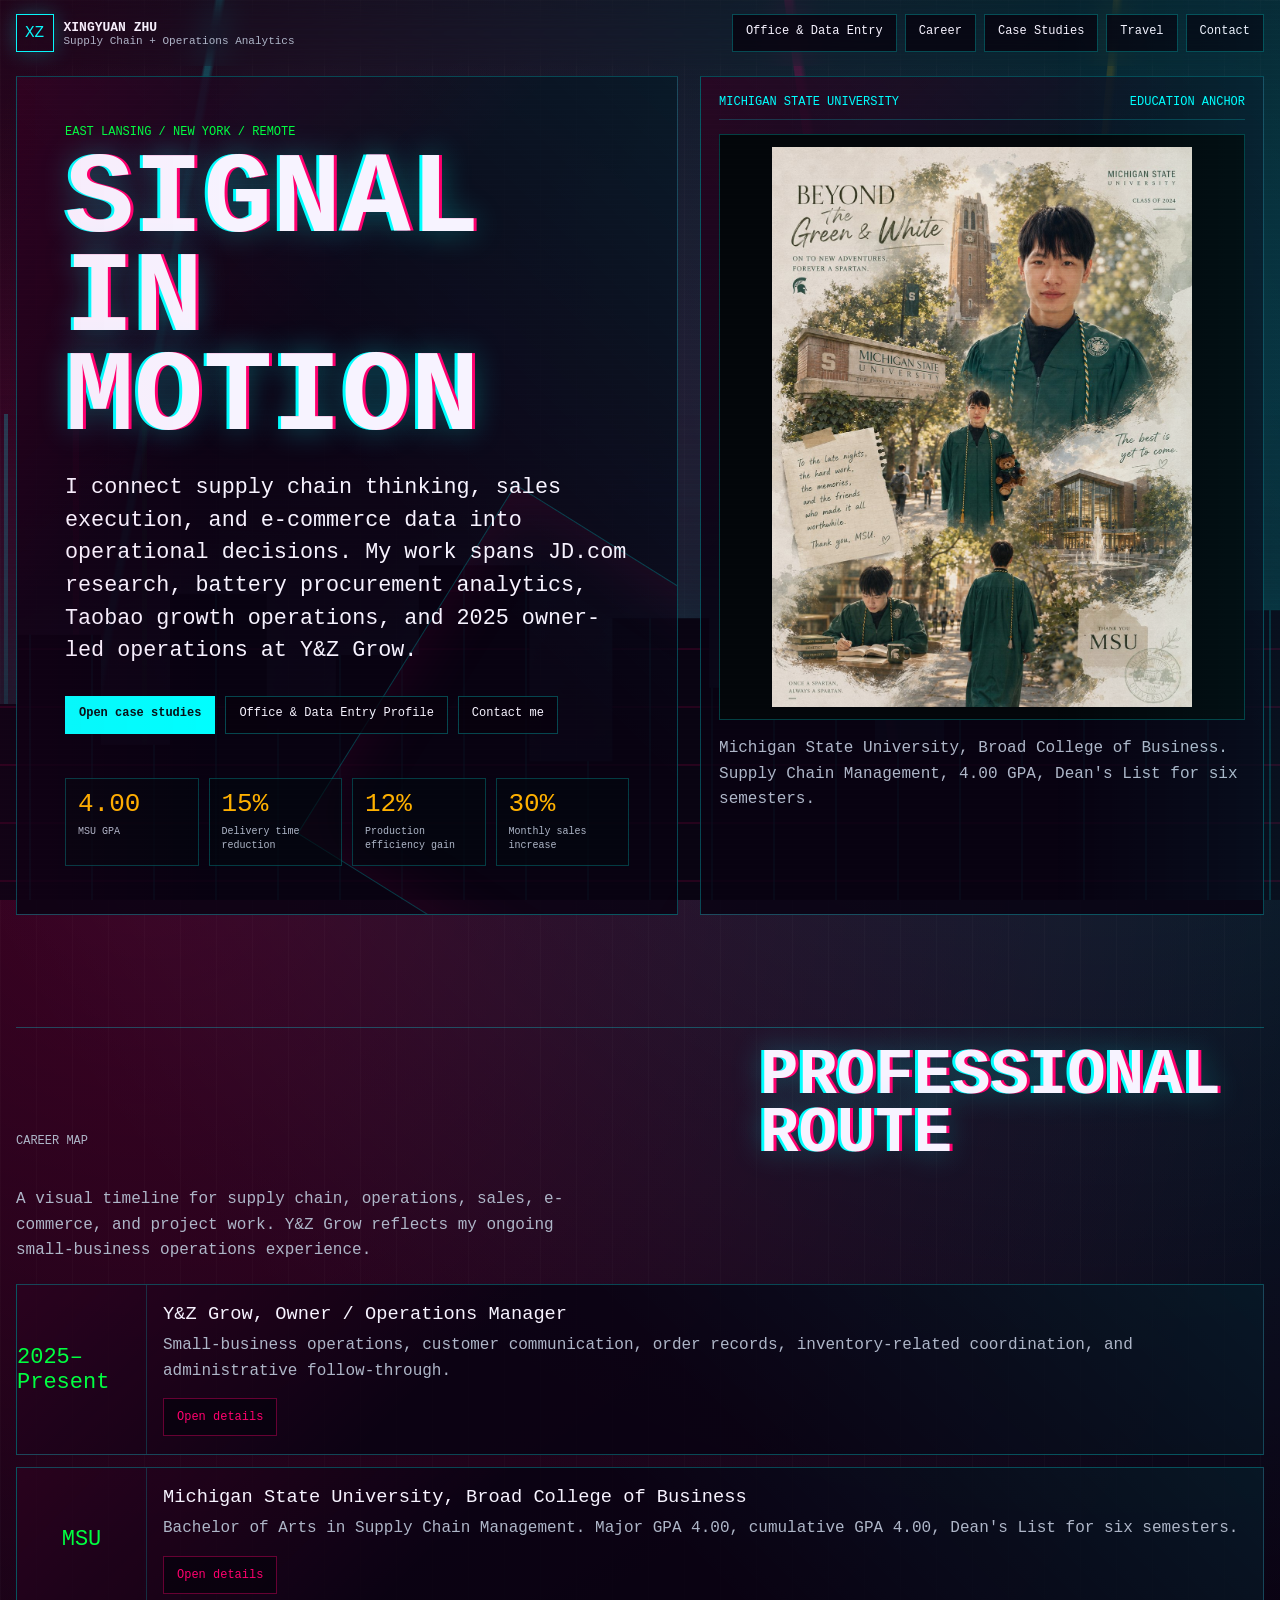
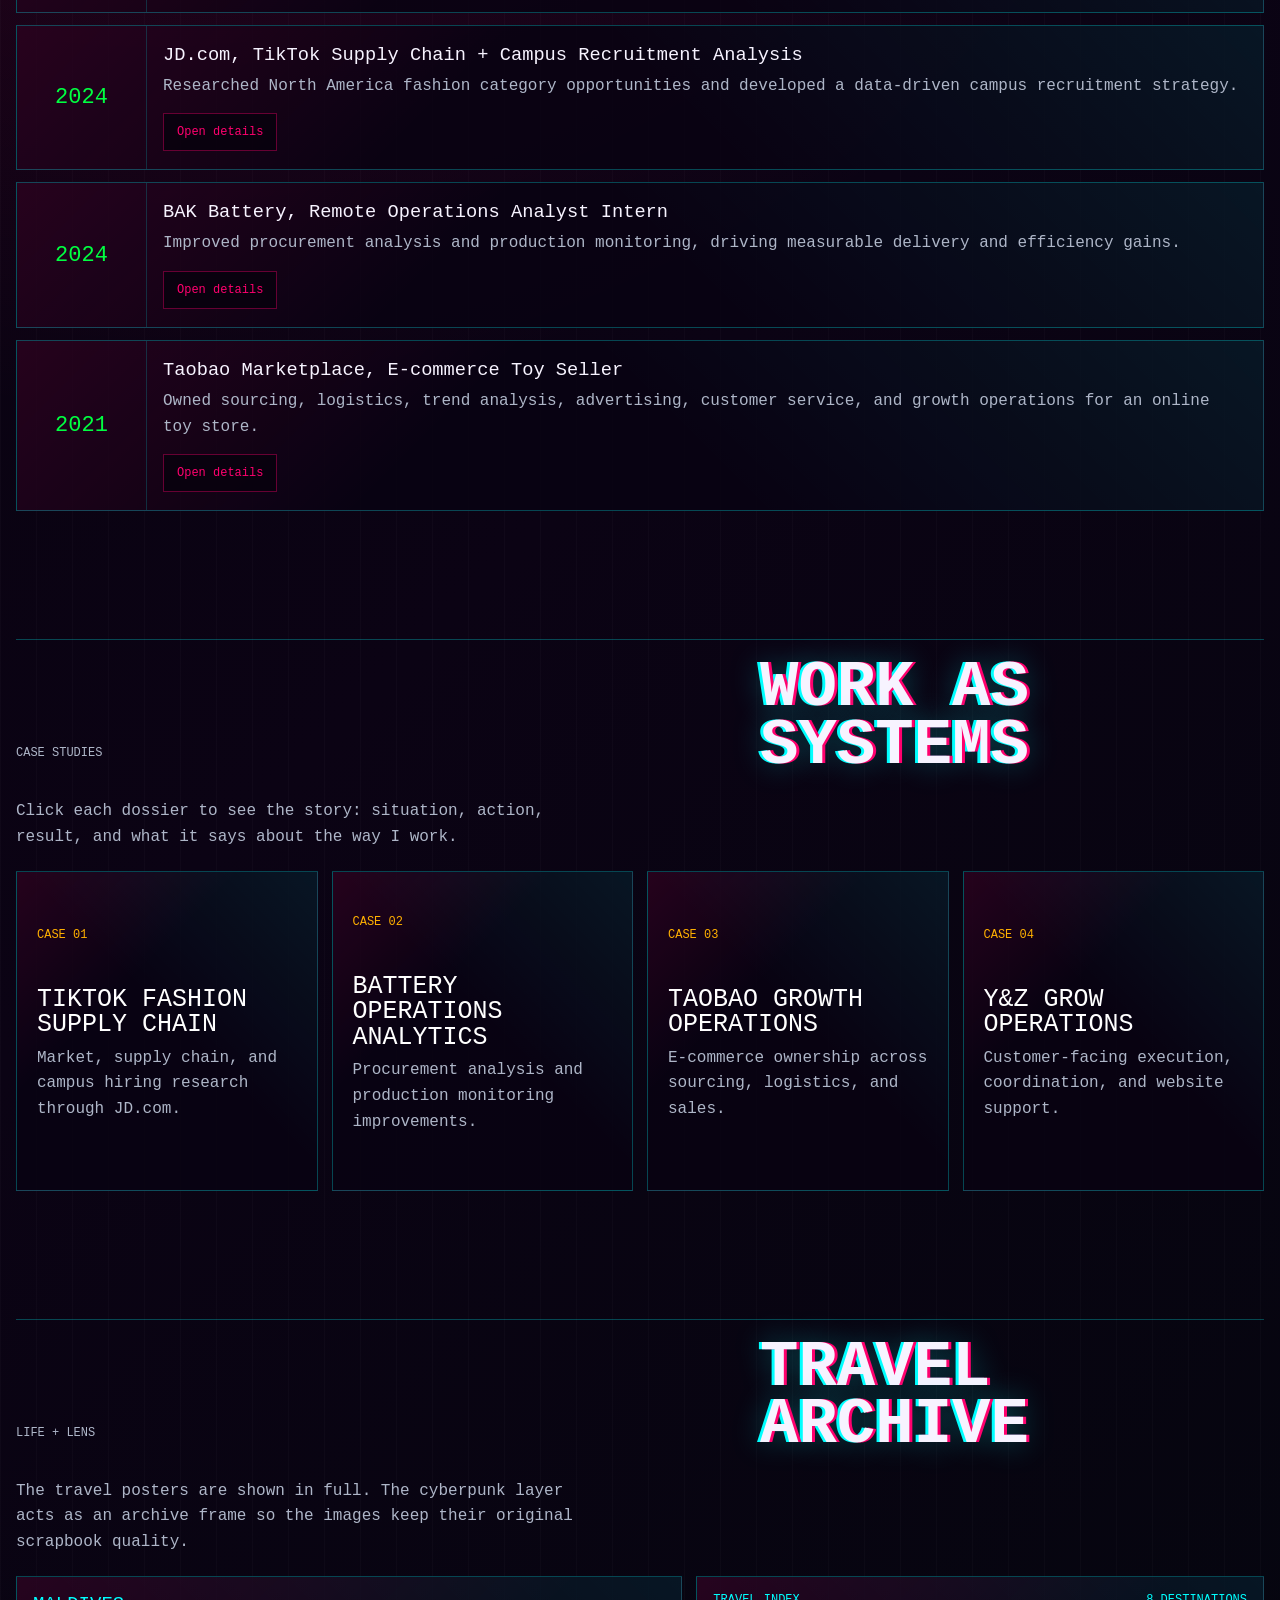
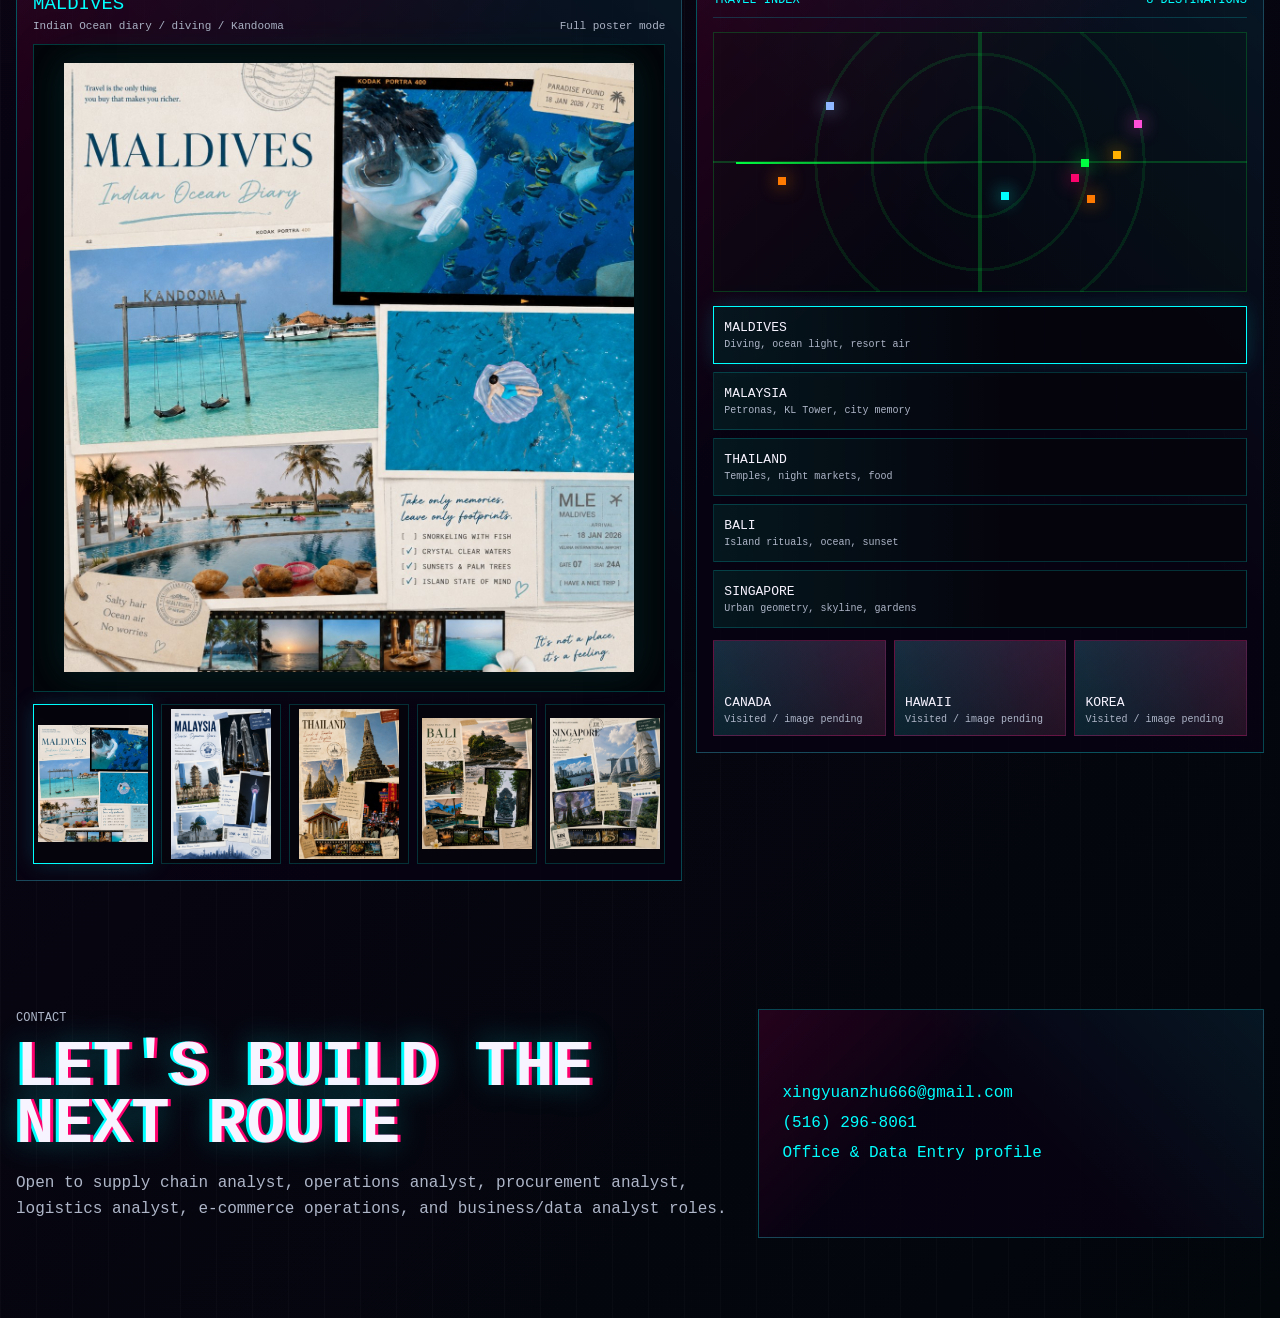
==== commit 6ac5e148: "Align office application portfolio contact and operator title" ====
--- a/index.html
+++ b/index.html
@@ -44,12 +44,12 @@
             I connect supply chain thinking, sales execution, and e-commerce
             data into operational decisions. My work spans JD.com research,
             battery procurement analytics, Taobao growth operations, and 2025
-            sales plus PM work at Y&amp;Z Grow.
+            owner-led operations at Y&amp;Z Grow.
           </p>
           <div class="hero-actions">
             <a class="button primary" href="#cases">Open case studies</a>
             <a class="button" href="./office-operations.html">Office &amp; Data Entry Profile</a>
-            <a class="button" href="./assets/resume/xingyuan-zhu-resume.docx">Download resume</a>
+            <a class="button" href="mailto:xingyuanzhu666@gmail.com">Contact me</a>
           </div>
           <dl class="metrics" aria-label="Resume highlights">
             <div>
@@ -73,7 +73,7 @@
 
         <aside class="hero-visual" aria-label="MSU graduation visual">
           <div class="panel-label">
-            <span>MSU Class of 2024</span>
+            <span>Michigan State University</span>
             <span>Education anchor</span>
           </div>
           <div class="image-stage">
@@ -95,25 +95,24 @@
           <h2>Professional Route</h2>
           <p>
             A visual timeline for supply chain, operations, sales, e-commerce,
-            and project work. Y&amp;Z Grow is included as a 2025 experience and can
-            be tightened when final metrics are confirmed.
+            and project work. Y&amp;Z Grow reflects my ongoing small-business operations experience.
           </p>
         </div>
 
         <div class="timeline">
           <article class="timeline-item">
-            <span class="year">2025</span>
-            <div>
-              <h3>Y&amp;Z Grow, Sales + Project Management + Web Deployment</h3>
-              <p>
-                Field sales and project coordination work across offline customer
-                engagement, follow-up, and digital presence support.
+            <span class="year">2025–Present</span>
+            <div>
+              <h3>Y&amp;Z Grow, Owner / Operations Manager</h3>
+              <p>
+                Small-business operations, customer communication, order records,
+                inventory-related coordination, and administrative follow-through.
               </p>
               <button class="text-button" data-case="yz">Open details</button>
             </div>
           </article>
           <article class="timeline-item">
-            <span class="year">2024</span>
+            <span class="year">MSU</span>
             <div>
               <h3>Michigan State University, Broad College of Business</h3>
               <p>
@@ -186,7 +185,7 @@
           </button>
           <button class="case-card" data-case="yz">
             <span>CASE 04</span>
-            <h3>Y&amp;Z Grow Sales + PM</h3>
+            <h3>Y&amp;Z Grow Operations</h3>
             <p>Customer-facing execution, coordination, and website support.</p>
           </button>
         </div>
@@ -289,9 +288,9 @@
           </p>
         </div>
         <div class="contact-card">
-          <a href="mailto:zhuxing2@msu.edu">zhuxing2@msu.edu</a>
+          <a href="mailto:xingyuanzhu666@gmail.com">xingyuanzhu666@gmail.com</a>
           <a href="tel:+15162968061">(516) 296-8061</a>
-          <a href="./assets/resume/xingyuan-zhu-resume.docx">Download resume</a>
+          <a href="./office-operations.html">Office &amp; Data Entry profile</a>
         </div>
       </section>
     </main>
